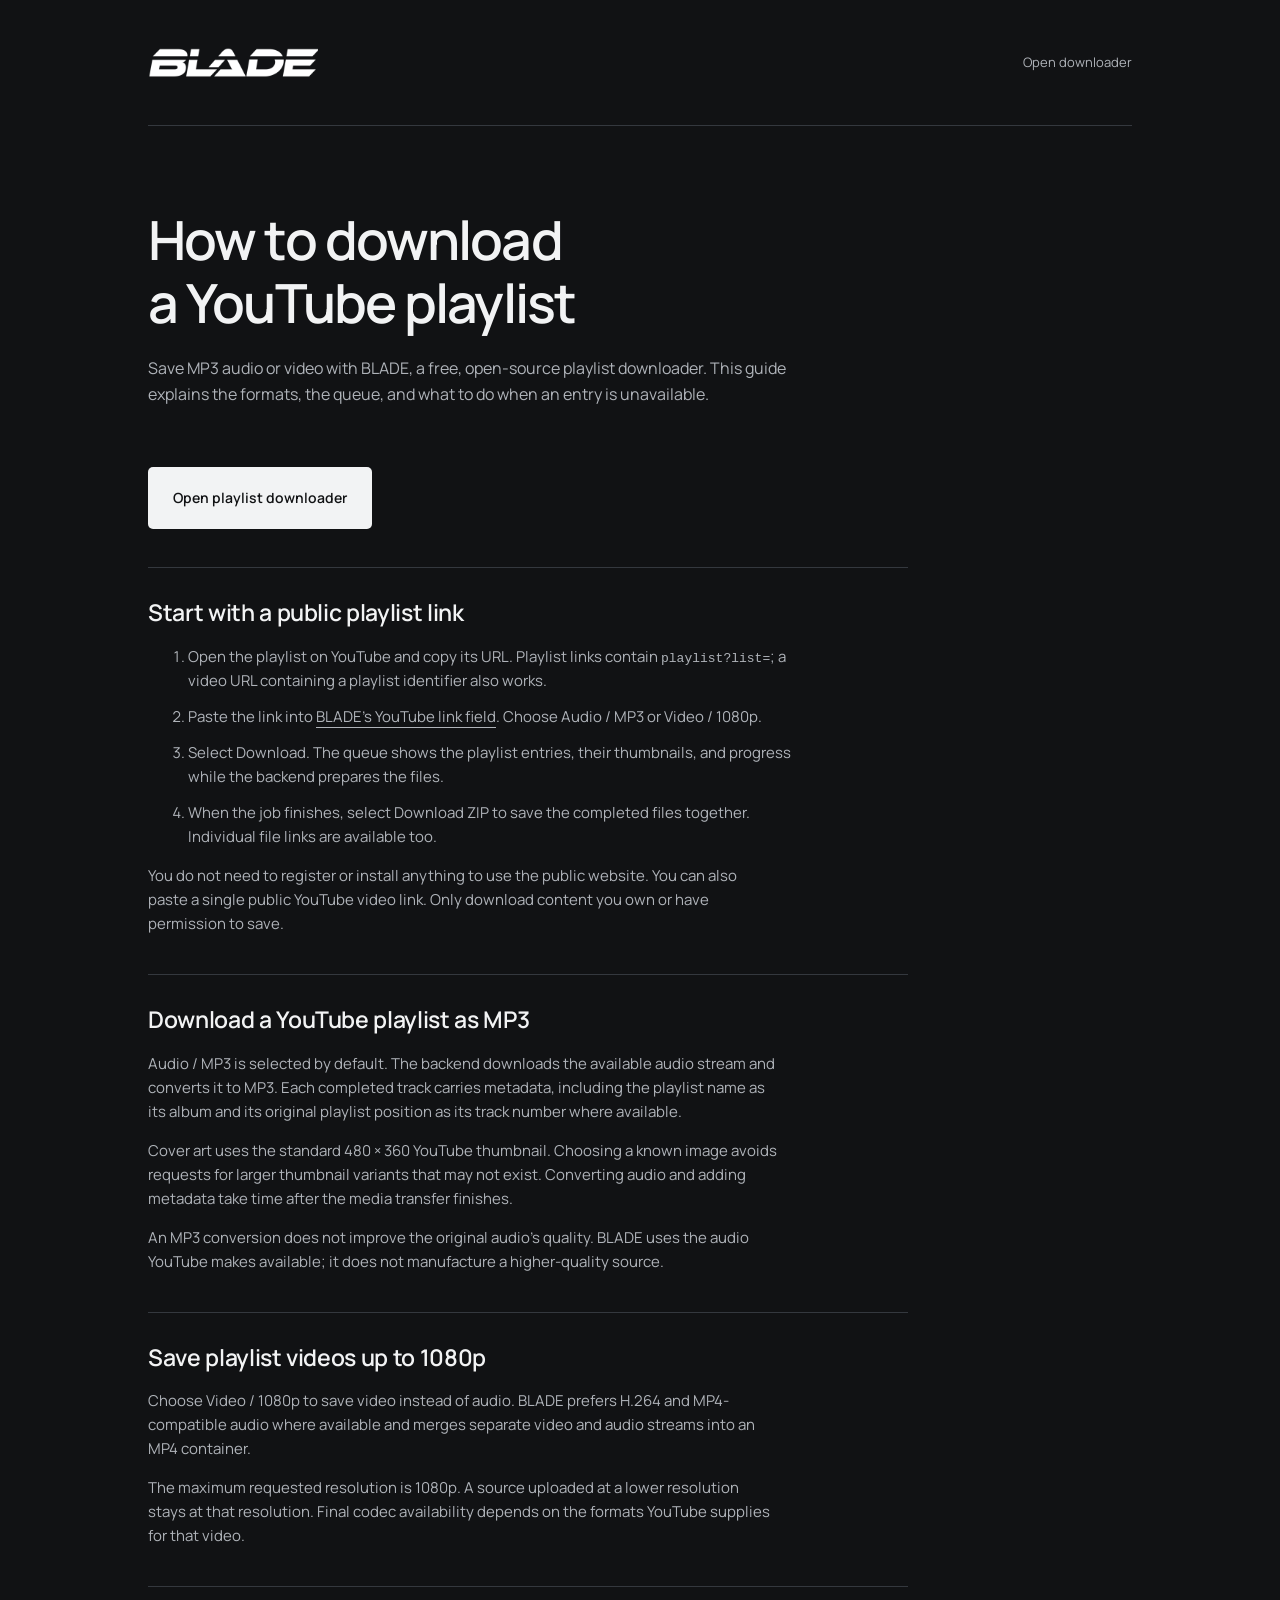
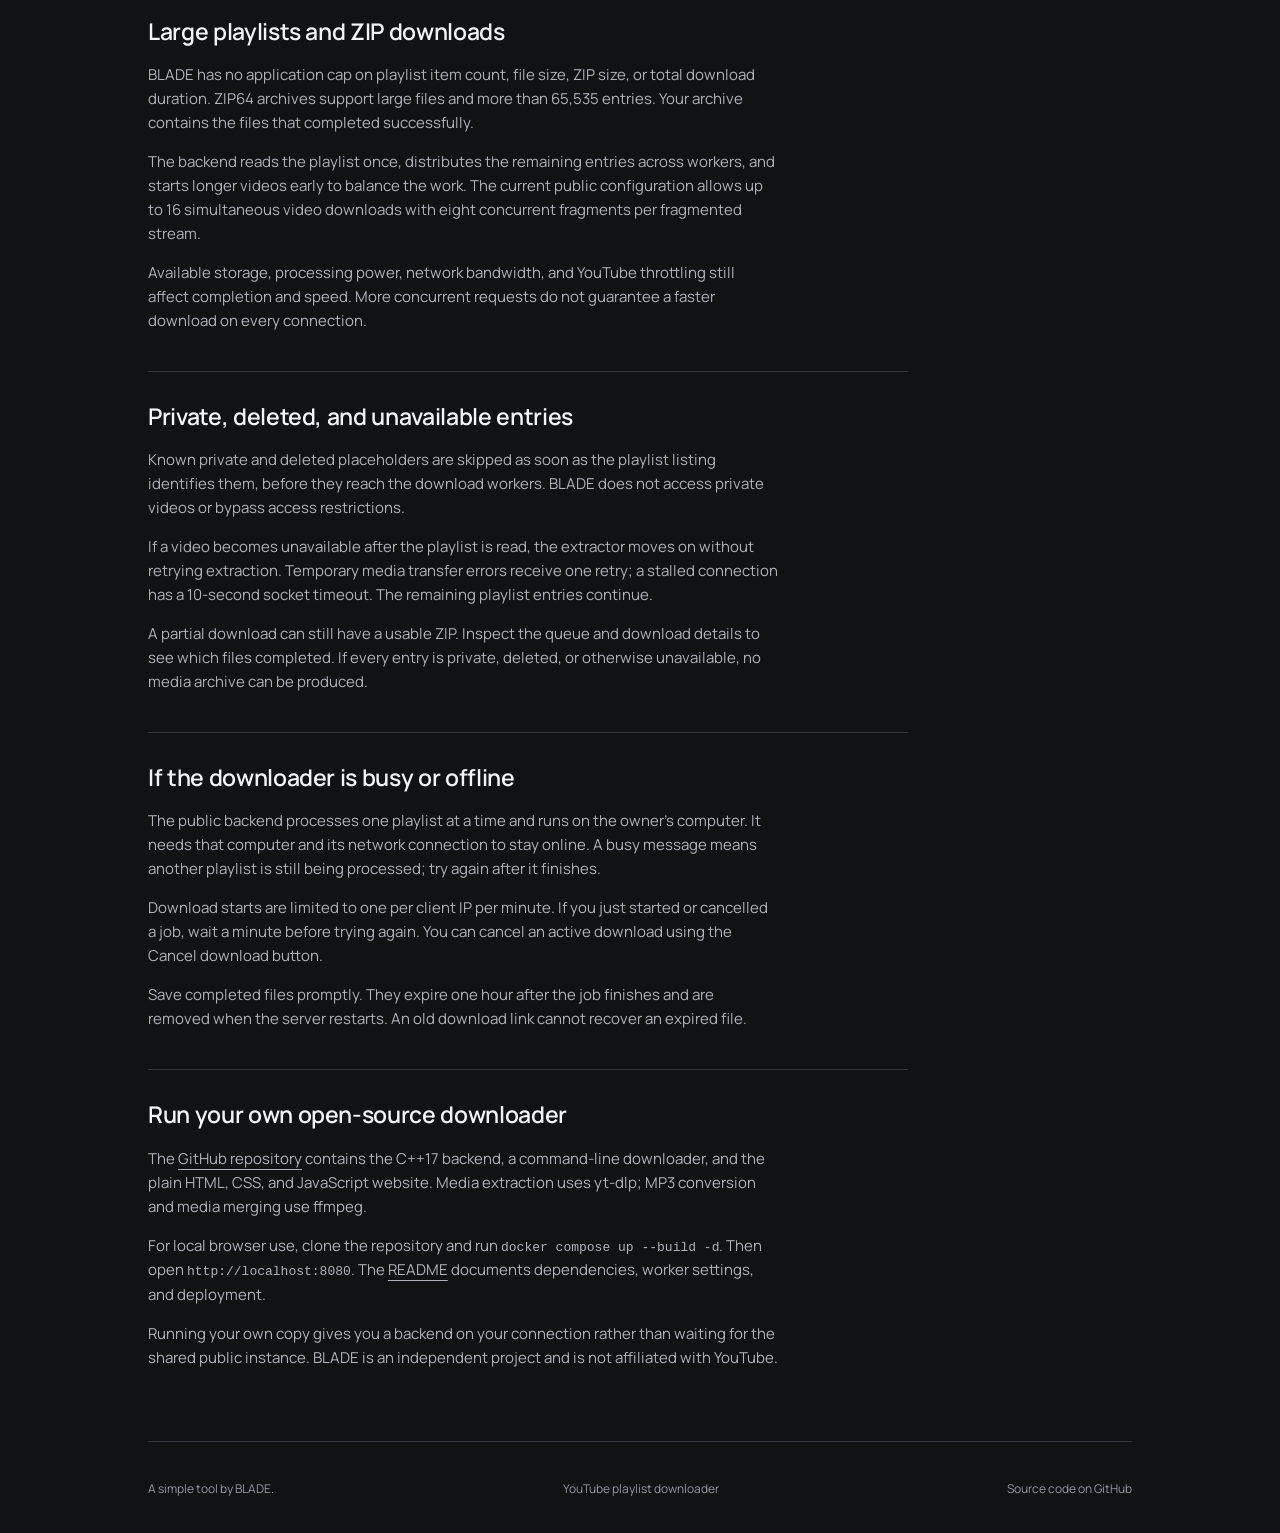
==== web/guide/index.html @ 7d46fdb7 "Improve search visibility and add a playlist download guide" ====
<!doctype html>
<html lang="en">
<head>
  <meta charset="utf-8">
  <meta name="viewport" content="width=device-width,initial-scale=1">
  <meta name="theme-color" content="#111214">
  <title>How to Download YouTube Playlists as MP3 or Video | BLADE</title>
  <meta name="description" content="Learn how to save a YouTube playlist as MP3 or 1080p video with BLADE: ZIP downloads, cover art, private-video skipping, large playlists, and troubleshooting.">
  <meta name="robots" content="index,follow,max-image-preview:large">
  <link rel="canonical" href="https://outblade.github.io/youtube-playlist-downloader/guide/">
  <meta property="og:type" content="article">
  <meta property="og:site_name" content="BLADE">
  <meta property="og:url" content="https://outblade.github.io/youtube-playlist-downloader/guide/">
  <meta property="og:title" content="How to Download YouTube Playlists as MP3 or Video | BLADE">
  <meta property="og:description" content="A practical guide to MP3, video, ZIP archives, and unavailable playlist entries.">
  <meta property="og:image" content="https://outblade.github.io/youtube-playlist-downloader/assets/social-preview.jpg">
  <meta property="og:image:width" content="1200">
  <meta property="og:image:height" content="630">
  <meta property="og:image:alt" content="BLADE YouTube playlist downloader: MP3, 1080p video, one ZIP.">
  <meta name="twitter:card" content="summary_large_image">
  <meta name="twitter:title" content="How to Download YouTube Playlists as MP3 or Video | BLADE">
  <meta name="twitter:description" content="MP3, video, ZIP downloads, and troubleshooting for BLADE.">
  <meta name="twitter:image" content="https://outblade.github.io/youtube-playlist-downloader/assets/social-preview.jpg">
  <link rel="icon" href="../assets/blade-logo.gif">
  <link rel="preload" href="../assets/manrope-semibold.ttf" as="font" type="font/ttf" crossorigin>
  <link rel="stylesheet" href="../styles.css">
  <link rel="sitemap" type="application/xml" href="../sitemap.xml">
  <script type="application/ld+json">
  {"@context":"https://schema.org","@type":"TechArticle","headline":"How to download YouTube playlists as MP3 or video","description":"A practical guide to BLADE's MP3 and video formats, ZIP downloads, playlist handling, and troubleshooting.","inLanguage":"en","datePublished":"2026-10-04","dateModified":"2026-10-04","author":{"@type":"Organization","name":"BLADE","url":"https://github.com/OutBlade/youtube-playlist-downloader"},"mainEntityOfPage":"https://outblade.github.io/youtube-playlist-downloader/guide/","image":"https://outblade.github.io/youtube-playlist-downloader/assets/social-preview.jpg"}
  </script>
</head>
<body class="guide-page">
  <a class="skip-link" href="#guide">Skip to guide</a>
  <div class="page">
    <header class="header">
      <a class="brand" href="../" aria-label="BLADE downloader"><img src="../assets/blade-logo.gif" alt="BLADE" width="1200" height="1200"></a>
      <a class="source-link" href="../">Open downloader</a>
    </header>
    <main id="guide">
      <article>
        <h1>How to download a YouTube playlist</h1>
        <p class="intro">Save MP3 audio or video with BLADE, a free, open-source playlist downloader. This guide explains the formats, the queue, and what to do when an entry is unavailable.</p>
        <a class="primary-button" href="../#downloader">Open playlist downloader</a>
        <section aria-labelledby="start-title">
          <h2 id="start-title">Start with a public playlist link</h2>
          <ol>
            <li>Open the playlist on YouTube and copy its URL. Playlist links contain <code>playlist?list=</code>; a video URL containing a playlist identifier also works.</li>
            <li>Paste the link into <a href="../#playlist-url">BLADE's YouTube link field</a>. Choose Audio / MP3 or Video / 1080p.</li>
            <li>Select Download. The queue shows the playlist entries, their thumbnails, and progress while the backend prepares the files.</li>
            <li>When the job finishes, select Download ZIP to save the completed files together. Individual file links are available too.</li>
          </ol>
          <p>You do not need to register or install anything to use the public website. You can also paste a single public YouTube video link. Only download content you own or have permission to save.</p>
        </section>
        <section aria-labelledby="audio-title">
          <h2 id="audio-title">Download a YouTube playlist as MP3</h2>
          <p>Audio / MP3 is selected by default. The backend downloads the available audio stream and converts it to MP3. Each completed track carries metadata, including the playlist name as its album and its original playlist position as its track number where available.</p>
          <p>Cover art uses the standard 480 × 360 YouTube thumbnail. Choosing a known image avoids requests for larger thumbnail variants that may not exist. Converting audio and adding metadata take time after the media transfer finishes.</p>
          <p>An MP3 conversion does not improve the original audio's quality. BLADE uses the audio YouTube makes available; it does not manufacture a higher-quality source.</p>
        </section>
        <section aria-labelledby="video-title">
          <h2 id="video-title">Save playlist videos up to 1080p</h2>
          <p>Choose Video / 1080p to save video instead of audio. BLADE prefers H.264 and MP4-compatible audio where available and merges separate video and audio streams into an MP4 container.</p>
          <p>The maximum requested resolution is 1080p. A source uploaded at a lower resolution stays at that resolution. Final codec availability depends on the formats YouTube supplies for that video.</p>
        </section>
        <section aria-labelledby="large-title">
          <h2 id="large-title">Large playlists and ZIP downloads</h2>
          <p>BLADE has no application cap on playlist item count, file size, ZIP size, or total download duration. ZIP64 archives support large files and more than 65,535 entries. Your archive contains the files that completed successfully.</p>
          <p>The backend reads the playlist once, distributes the remaining entries across workers, and starts longer videos early to balance the work. The current public configuration allows up to 16 simultaneous video downloads with eight concurrent fragments per fragmented stream.</p>
          <p>Available storage, processing power, network bandwidth, and YouTube throttling still affect completion and speed. More concurrent requests do not guarantee a faster download on every connection.</p>
        </section>
        <section aria-labelledby="missing-title">
          <h2 id="missing-title">Private, deleted, and unavailable entries</h2>
          <p>Known private and deleted placeholders are skipped as soon as the playlist listing identifies them, before they reach the download workers. BLADE does not access private videos or bypass access restrictions.</p>
          <p>If a video becomes unavailable after the playlist is read, the extractor moves on without retrying extraction. Temporary media transfer errors receive one retry; a stalled connection has a 10-second socket timeout. The remaining playlist entries continue.</p>
          <p>A partial download can still have a usable ZIP. Inspect the queue and download details to see which files completed. If every entry is private, deleted, or otherwise unavailable, no media archive can be produced.</p>
        </section>
        <section aria-labelledby="trouble-title">
          <h2 id="trouble-title">If the downloader is busy or offline</h2>
          <p>The public backend processes one playlist at a time and runs on the owner's computer. It needs that computer and its network connection to stay online. A busy message means another playlist is still being processed; try again after it finishes.</p>
          <p>Download starts are limited to one per client IP per minute. If you just started or cancelled a job, wait a minute before trying again. You can cancel an active download using the Cancel download button.</p>
          <p>Save completed files promptly. They expire one hour after the job finishes and are removed when the server restarts. An old download link cannot recover an expired file.</p>
        </section>
        <section aria-labelledby="own-title">
          <h2 id="own-title">Run your own open-source downloader</h2>
          <p>The <a href="https://github.com/OutBlade/youtube-playlist-downloader">GitHub repository</a> contains the C++17 backend, a command-line downloader, and the plain HTML, CSS, and JavaScript website. Media extraction uses yt-dlp; MP3 conversion and media merging use ffmpeg.</p>
          <p>For local browser use, clone the repository and run <code>docker compose up --build -d</code>. Then open <code>http://localhost:8080</code>. The <a href="https://github.com/OutBlade/youtube-playlist-downloader#readme">README</a> documents dependencies, worker settings, and deployment.</p>
          <p>Running your own copy gives you a backend on your connection rather than waiting for the shared public instance. BLADE is an independent project and is not affiliated with YouTube.</p>
        </section>
      </article>
    </main>
    <footer><span>A simple tool by BLADE.</span><a href="../">YouTube playlist downloader</a><a href="https://github.com/OutBlade/youtube-playlist-downloader">Source code on GitHub</a></footer>
  </div>
</body>
</html>
---- web/styles.css ----
@font-face{font-family:Manrope;src:url('assets/manrope-regular.ttf') format('truetype');font-weight:400;font-display:swap}
@font-face{font-family:Manrope;src:url('assets/manrope-semibold.ttf') format('truetype');font-weight:600;font-display:swap}
:root{color-scheme:dark;--background:#111214;--surface:#1b1d20;--ink:#f2f3f4;--secondary:#afb3b9;--muted:#9298a1;--rule:#34383e;--error:#ffb9b0;--font:Manrope,system-ui,sans-serif}
*{box-sizing:border-box}
body{margin:0;background:var(--background);color:var(--ink);font:400 15px/1.6 var(--font);-webkit-font-smoothing:antialiased}
::selection{background:#f2f3f4;color:#111214}
html{scrollbar-color:#626871 var(--background);scrollbar-width:thin}
a{color:inherit;text-underline-offset:5px}
button,input{font:inherit}
button,a,input,summary{touch-action:manipulation}
button{cursor:pointer}
svg{width:20px;height:20px;fill:none;stroke:currentColor;stroke-width:1.6;stroke-linecap:round;stroke-linejoin:round;flex-shrink:0}
:focus-visible{outline:2px solid var(--ink);outline-offset:5px}
[hidden]{display:none!important}
.page{max-width:1088px;min-height:100svh;margin:auto;padding:0 52px;display:flex;flex-direction:column}
.header{height:126px;display:flex;justify-content:space-between;align-items:center;border-bottom:1px solid var(--rule)}
.brand{position:relative;width:170px;height:31px;overflow:hidden;display:block}
.brand img{position:absolute;width:220px;height:220px;max-width:none;left:-30px;top:-93px;mix-blend-mode:screen}
.source-link{display:flex;gap:8px;align-items:center;text-decoration:none;color:var(--secondary);font-size:13px}
.source-link:hover{color:var(--ink)}
.source-link svg{width:16px;height:16px}
main{padding-top:82px}
h1{margin:0;font-size:clamp(40px,5.5vw,66px);font-weight:600;line-height:1.13;letter-spacing:-.035em;text-wrap:balance}
h1 span{color:var(--secondary)}
.hero{display:grid;grid-template-columns:minmax(0,1fr) auto;gap:48px;align-items:end;margin-bottom:46px}
.intro{color:var(--secondary);font-size:16px;margin:23px 0 0;max-width:68ch}
.sleeve-stage{--out:.22;position:relative;width:376px;height:232px}
.sleeve{position:absolute;inset:0 auto 0 0;width:232px;background:#000;border:1px solid var(--rule);border-radius:2px;overflow:hidden}
.sleeve>img{position:absolute;inset:0;width:100%;height:100%}
.sleeve-cover{position:absolute;inset:0;display:grid;grid-template:1fr 1fr/1fr 1fr;background:#000;opacity:0;transition:opacity .7s cubic-bezier(.16,1,.3,1)}
.sleeve-cover.single{grid-template:1fr/1fr}
.sleeve-cover img{width:100%;height:100%;min-height:0;object-fit:cover;filter:grayscale(1) brightness(.6);transition:filter .9s cubic-bezier(.16,1,.3,1)}
.sleeve-cover img.is-done{filter:none}
.has-cover .sleeve-cover{opacity:1}
.record{position:absolute;left:0;top:6px;width:220px;height:220px;border-radius:50%;transform:translateX(calc(6px + var(--out)*144px));transition:transform 1.4s cubic-bezier(.16,1,.3,1);background:conic-gradient(from 35deg,transparent 0 7%,rgb(255 255 255/.16) 12%,transparent 18% 50%,rgb(255 255 255/.12) 59%,transparent 66%),repeating-radial-gradient(circle,#0d0e10 0 1.5px,#272a2f 1.5px 3px);box-shadow:inset 0 0 0 1px var(--rule)}
.record-label{position:absolute;inset:34%;border-radius:50%;background:radial-gradient(circle,var(--background) 0 9%,transparent 10%),linear-gradient(var(--background),var(--background)) 50% 24%/44% 2px no-repeat,var(--ink)}
.is-playing .record-label{animation:record-spin 2.8s linear infinite}
.is-complete .record-label{animation:none}
@keyframes record-spin{to{transform:rotate(1turn)}}
.mobile-break{display:none}
.field-label{display:block;margin-bottom:12px;font-size:13px;color:var(--secondary)}
.input-row{display:flex;gap:12px}
.url-field{display:flex;align-items:center;gap:14px;background:var(--surface);border:1px solid #454a52;padding:0 20px;flex:1;min-width:0;height:62px;border-radius:5px}
.url-field:focus-within{border-color:var(--ink)}
.url-field svg{color:var(--secondary)}
.url-field input{width:100%;min-width:0;border:0;background:transparent;color:var(--ink);outline:none;height:100%;caret-color:var(--ink);font-size:14px}
.url-field input::placeholder{color:var(--muted);opacity:1}
.url-field input[aria-invalid=true]{color:var(--error)}
.primary-button{min-height:62px;padding:0 25px;background:var(--ink);color:var(--background);border:0;border-radius:5px;display:inline-flex;justify-content:center;align-items:center;gap:22px;font-size:14px;font-weight:600;text-decoration:none;white-space:nowrap}
.primary-button:hover{background:#d6dae0}
.primary-button:active{background:#c4c9d1}
.primary-button:disabled{background:#777d86;color:#16181b;cursor:not-allowed}
.secondary-button{min-height:44px;padding:0 18px;background:transparent;color:var(--ink);border:1px solid #454a52;border-radius:5px;font-size:13px;font-weight:600}
.secondary-button:hover{border-color:var(--ink)}
.secondary-button:disabled{color:var(--muted);border-color:var(--rule);cursor:not-allowed}
.options-row{display:flex;align-items:center;justify-content:space-between;margin-top:20px;gap:16px}
.format-options{display:flex;border:0;gap:8px;margin:0;padding:0}
.format-options label{position:relative;display:flex;align-items:center;cursor:pointer}
.format-options input{position:absolute;opacity:0;width:100%;height:100%;margin:0;cursor:pointer}
.format-options label>span{display:block;padding:9px 14px;border:1px solid transparent;border-radius:5px;font-size:13px;color:var(--secondary)}
.format-options input:checked+span{border-color:#626871;color:var(--ink);background:#24272c}
.format-options input:focus-visible+span{outline:2px solid var(--ink);outline-offset:3px}
.format-options input:hover+span{color:var(--ink)}
.format-detail{color:var(--secondary);margin-left:3px}
.limit-note{color:var(--muted);font-size:12px;margin:0}
.form-message{min-height:22px;font-size:13px;color:var(--secondary);margin:18px 0 0}
.form-message.error{color:var(--error)}
.downloads{margin-top:54px;border-top:1px solid var(--rule)}
.section-heading{display:flex;justify-content:space-between;align-items:center;gap:20px;padding-top:26px}
h2{font-size:16px;letter-spacing:-.015em;font-weight:600;margin:0}
.state-label{font-size:12px;color:var(--muted)}
.empty-state{color:var(--secondary);padding-bottom:6px}
.empty-state p{margin:0;font-size:14px}
.empty-state p span{display:block;color:var(--muted);font-size:13px;margin-top:2px}
.job-panel{padding:28px 0 18px}
.job-summary{display:flex;align-items:baseline;justify-content:space-between;gap:16px}
h3{font-size:15px;font-weight:600;letter-spacing:-.015em;margin:0}
#job-detail{color:var(--secondary);font-size:12px;font-variant-numeric:tabular-nums}
progress{display:block;appearance:none;border:0;width:100%;height:3px;margin:20px 0;background:var(--rule);overflow:hidden;color:var(--ink);accent-color:var(--ink)}
progress::-webkit-progress-bar{background:var(--rule)}
progress::-webkit-progress-value{background:var(--ink)}
progress::-moz-progress-bar{background:var(--ink)}
progress:indeterminate{background:var(--rule)}
progress:indeterminate::-webkit-progress-bar{background:linear-gradient(90deg,var(--rule) 0 35%,var(--ink) 35% 55%,var(--rule) 55% 100%);background-size:200% 100%;animation:progress-scan 2s linear infinite}
@keyframes progress-scan{from{background-position:100% 0}to{background-position:-100% 0}}
.job-message{color:var(--secondary);font-size:13px;min-height:22px}
.save-button{min-height:48px;margin:6px 0 18px}
.sheet{list-style:none;padding:0;margin:26px 0 22px;display:grid;grid-template-columns:repeat(auto-fill,minmax(210px,1fr));gap:26px 16px}
.frame{min-width:0}
.frame-shot{position:relative;display:block;aspect-ratio:16/9;background:var(--surface);border-radius:3px;overflow:hidden;color:inherit}
.frame-shot img{display:block;width:100%;height:100%;object-fit:cover;filter:grayscale(1) brightness(.5);transition:filter .9s cubic-bezier(.16,1,.3,1)}
.is-active .frame-shot img{filter:grayscale(1) brightness(.9)}
.is-done .frame-shot img{filter:none}
.is-failed .frame-shot img,.is-skipped .frame-shot img{filter:grayscale(1) brightness(.26)}
.frame-shot[href]:hover img{filter:brightness(1.12)}
.frame-shot:focus-visible{outline-offset:3px}
.frame-save{position:absolute;right:8px;bottom:8px;width:30px;height:30px;display:none;place-items:center;background:var(--ink);color:var(--background);border-radius:3px}
.frame-save svg{width:16px;height:16px}
.frame-shot[href] .frame-save{display:grid}
.frame-progress{position:absolute;left:0;bottom:0;margin:0;height:3px}
.frame-meta{display:grid;grid-template-columns:1fr auto;gap:2px 12px;margin-top:10px;font-size:12px;color:var(--muted);font-variant-numeric:tabular-nums}
.frame-title{grid-column:1/-1;font-size:13px;line-height:1.45;color:var(--ink);overflow:hidden;display:-webkit-box;-webkit-box-orient:vertical;-webkit-line-clamp:2;overflow-wrap:anywhere}
.is-queued .frame-title,.is-failed .frame-title,.is-skipped .frame-title{color:var(--secondary)}
.is-active .frame-status{color:var(--ink)}
.is-blank .frame-shot{background:transparent;border:1px solid var(--rule)}
.file-list{list-style:none;padding:0;margin:12px 0}
.file-list li{border-bottom:1px solid var(--rule);padding:13px 0;display:flex;justify-content:space-between;gap:16px;align-items:center;font-size:13px}
.file-list a{overflow-wrap:anywhere;text-decoration:none;min-width:0}
.file-list a:hover{text-decoration:underline}
.file-list span{white-space:nowrap;color:var(--muted);font-size:12px;font-variant-numeric:tabular-nums}
details{margin-top:24px;color:var(--secondary);font-size:12px}
summary{cursor:pointer;display:list-item;width:fit-content}
pre{white-space:pre-wrap;overflow-wrap:anywhere;max-height:200px;overflow:auto;font:12px/1.6 ui-monospace,monospace;background:var(--surface);padding:18px;border-radius:5px;color:var(--secondary)}
.usage-note{font-size:12px;line-height:1.9;color:var(--muted);margin:28px 0 48px}
.help-section{border-top:1px solid var(--rule);padding:32px 0 40px}
.help-section h2{font-size:24px;line-height:1.35;margin-bottom:24px}
.how-steps{display:grid;grid-template-columns:repeat(3,minmax(0,1fr));gap:32px;margin:0;padding-left:20px;color:var(--secondary)}
.how-steps h3{font-size:15px;color:var(--ink);margin:0 0 8px;font-weight:600}
.how-steps p,.help-link{font-size:14px;margin:0;max-width:70ch}
.help-link{margin-top:24px;color:var(--secondary)}
.faq details{margin:0;padding:18px 0;border-top:1px solid var(--rule);font-size:14px}
.faq summary{font-size:15px;color:var(--ink);line-height:1.6}
.faq p{max-width:70ch;margin:14px 0 0;font-size:14px}
.guide-page main{max-width:760px;padding-bottom:56px}
.guide-page h1{font-size:clamp(34px,4.5vw,54px);line-height:1.16;max-width:20ch}
.guide-page .intro{margin-bottom:36px}
.guide-page section{margin-top:38px;border-top:1px solid var(--rule);padding-top:28px}
.guide-page h2{font-size:23px;line-height:1.4;margin-bottom:16px}
.guide-page h3{font-size:17px;margin:24px 0 10px}
.guide-page p,.guide-page li{color:var(--secondary);max-width:70ch}
.guide-page li{margin-bottom:12px}
.guide-page code{overflow-wrap:anywhere;font-size:13px}
.guide-page .primary-button{margin-top:24px}
@media(max-width:640px){.how-steps{grid-template-columns:1fr;gap:24px}.help-section{padding:28px 0 32px}.help-section h2{font-size:22px}.guide-page h1{font-size:36px}}
footer{margin-top:auto;min-height:94px;border-top:1px solid var(--rule);display:flex;justify-content:space-between;gap:20px;align-items:center;font-size:12px;color:var(--muted)}
footer a{display:flex;align-items:center;gap:8px;text-decoration:none}
footer a:hover{color:var(--ink)}
footer svg{width:16px;height:16px}
.sr-only{position:absolute;width:1px;height:1px;padding:0;margin:-1px;overflow:hidden;clip:rect(0,0,0,0);white-space:nowrap;border:0}
.skip-link{position:absolute;top:10px;left:10px;padding:10px;background:var(--ink);color:var(--background);z-index:2;transform:translateY(-150%)}
.skip-link:focus{transform:translateY(0)}
@media(max-width:960px){.hero{display:block}.sleeve-stage{display:none}}
@media(max-width:640px){.hero{margin-bottom:33px}.intro{margin:21px 0 0}.sheet{grid-template-columns:repeat(2,minmax(0,1fr));gap:22px 12px}.empty-state .frame:nth-child(n+3){display:none}.page{padding:0 24px}.header{height:94px}.brand{width:140px;height:26px}.brand img{width:180px;height:180px;left:-25px;top:-76px}.source-link{font-size:12px}main{padding-top:53px}h1{font-size:43px}.intro{font-size:14px;line-height:1.8}.mobile-break{display:block}.input-row{flex-direction:column;gap:12px}.url-field{flex:auto;padding:0 16px;height:58px}.url-field input{font-size:13px}.primary-button{min-height:54px;justify-content:space-between;padding:0 20px}.options-row{align-items:flex-start;flex-direction:column;gap:14px}.format-options label>span{padding:9px 13px}.limit-note{padding-left:2px}.downloads{margin-top:36px}.section-heading{padding-top:23px;gap:12px}.state-label{font-size:11px}.job-summary{align-items:flex-start;flex-direction:column;gap:8px}footer{min-height:110px;flex-direction:column;justify-content:center;align-items:flex-start;gap:10px}.usage-note{margin-bottom:35px}.save-button,.secondary-button{width:100%}}
@media(prefers-reduced-motion:reduce){*,*::before,*::after{animation:none!important;transition:none!important}}
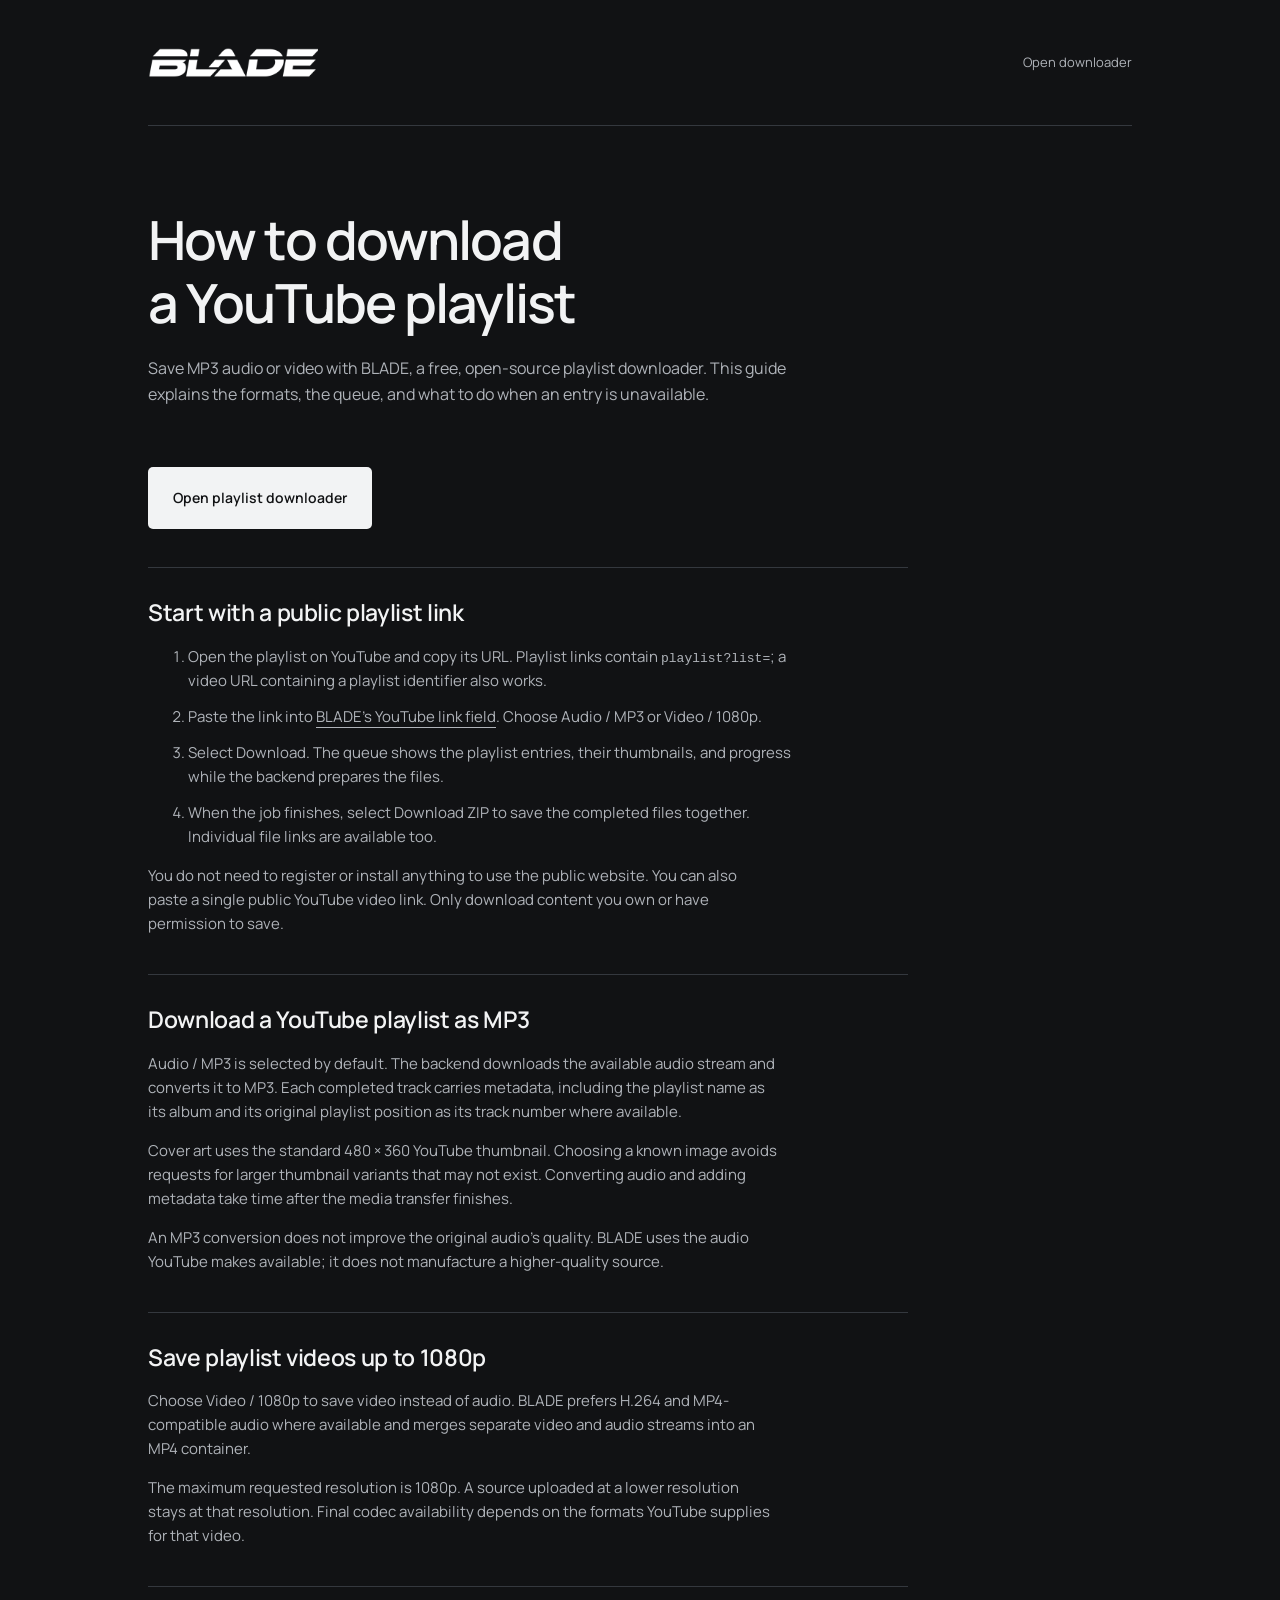
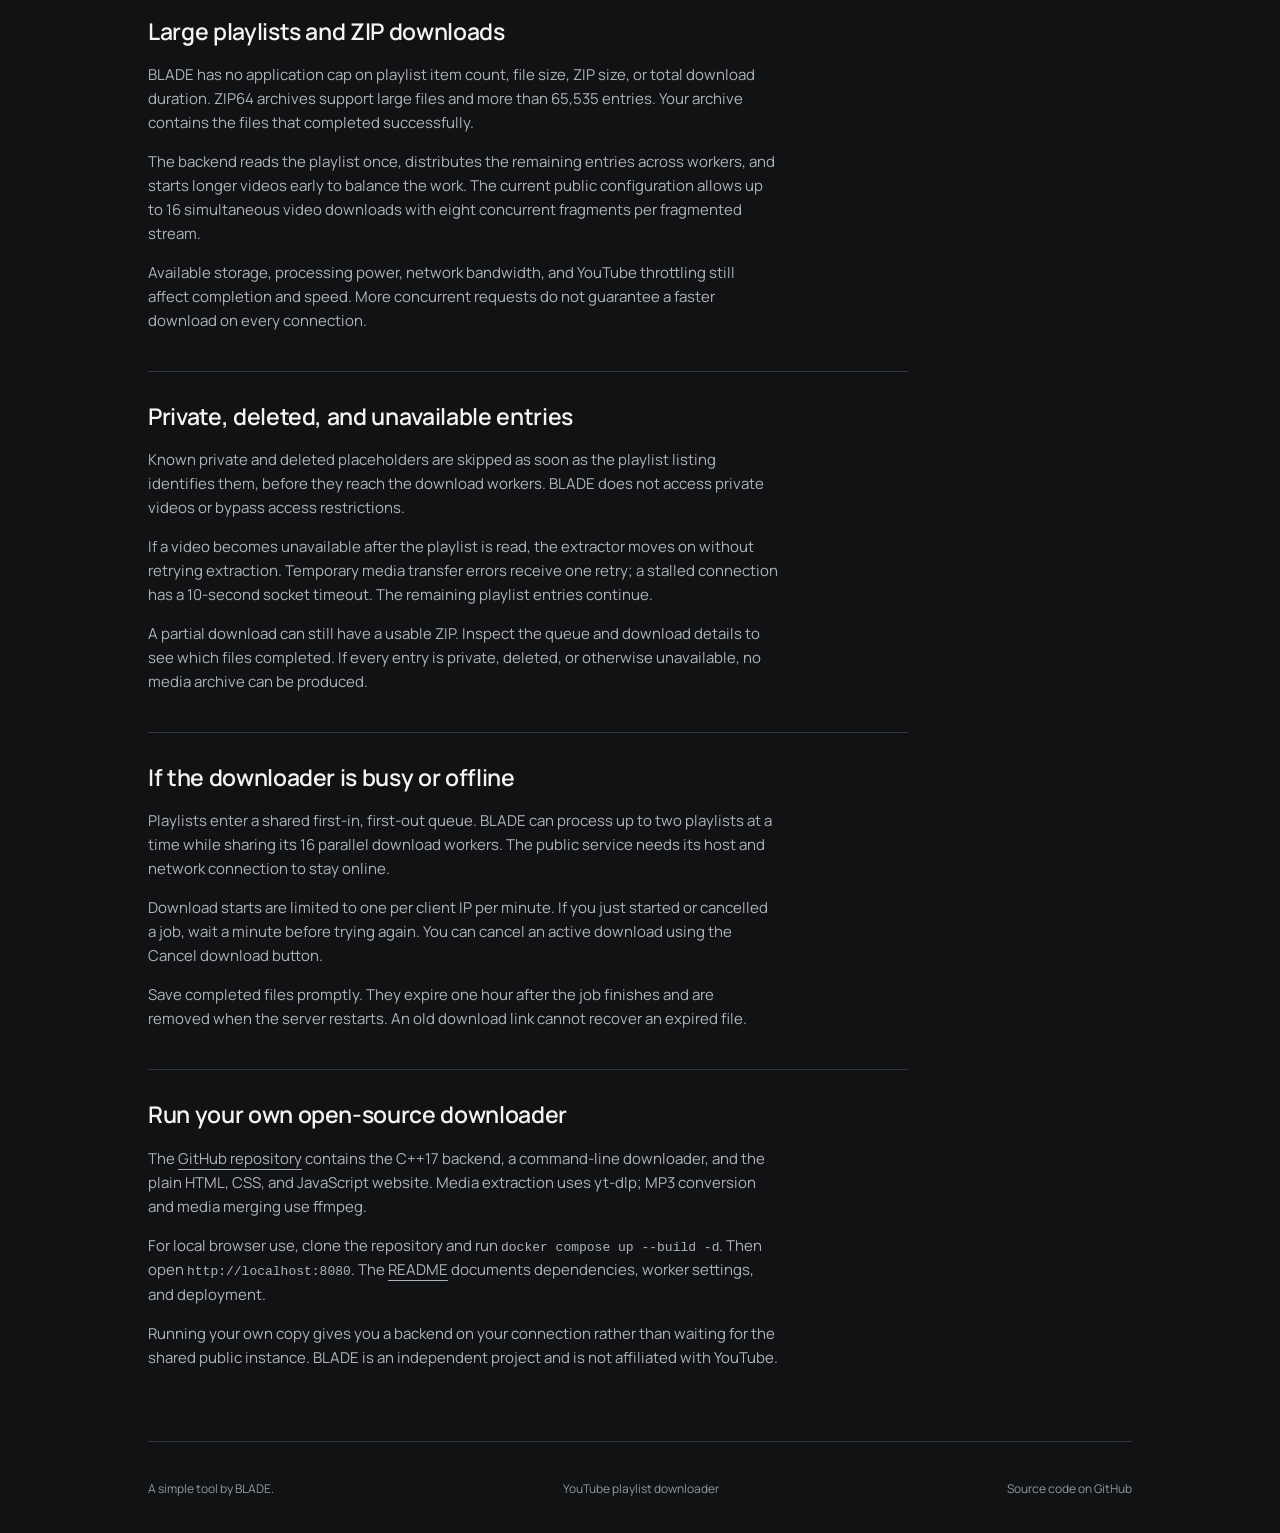
==== commit 1c7a0242: "Prepare permanent hosting and queue downloads" ====
--- a/web/guide/index.html
+++ b/web/guide/index.html
@@ -76,7 +76,7 @@
         </section>
         <section aria-labelledby="trouble-title">
           <h2 id="trouble-title">If the downloader is busy or offline</h2>
-          <p>The public backend processes one playlist at a time and runs on the owner's computer. It needs that computer and its network connection to stay online. A busy message means another playlist is still being processed; try again after it finishes.</p>
+          <p>Playlists enter a shared first-in, first-out queue. BLADE can process up to two playlists at a time while sharing its 16 parallel download workers. The public service needs its host and network connection to stay online.</p>
           <p>Download starts are limited to one per client IP per minute. If you just started or cancelled a job, wait a minute before trying again. You can cancel an active download using the Cancel download button.</p>
           <p>Save completed files promptly. They expire one hour after the job finishes and are removed when the server restarts. An old download link cannot recover an expired file.</p>
         </section>
